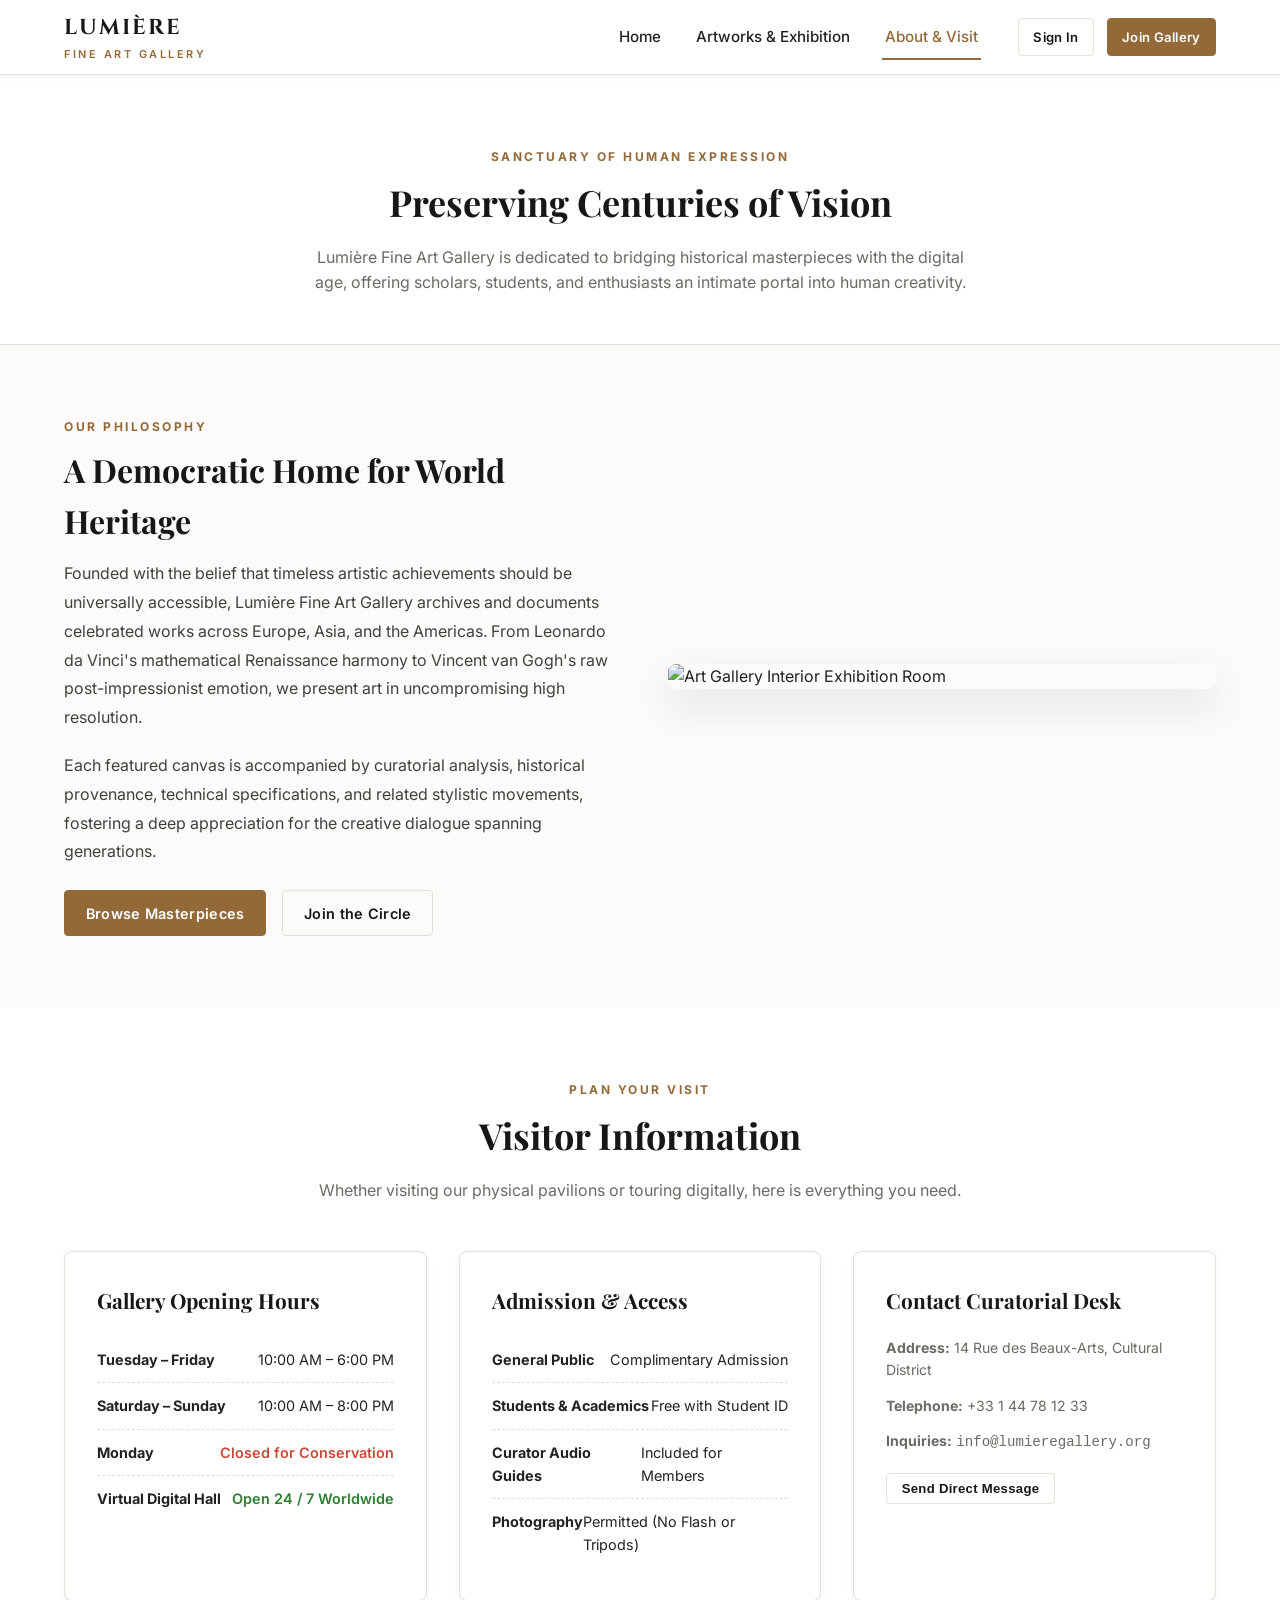
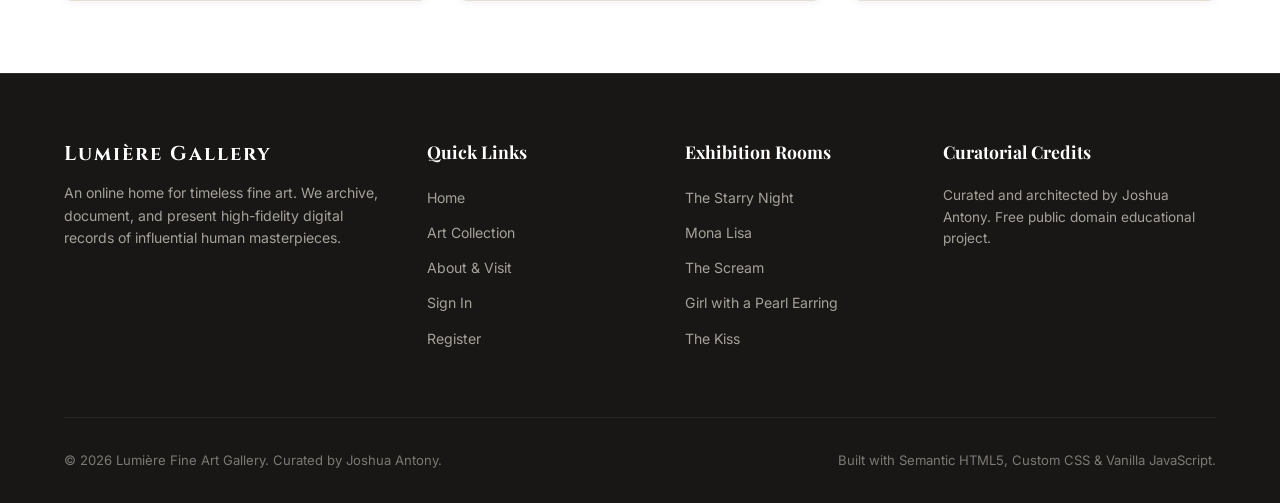
==== about.html @ cb63c2e9 "Add About and Visitor information page, complete documentation and hosted links" ====
<!DOCTYPE html>
<html lang="en">
<head>
  <meta charset="UTF-8">
  <meta name="viewport" content="width=device-width, initial-scale=1.0">
  <title>About & Visit | Lumière Fine Art Gallery</title>
  <link rel="stylesheet" href="css/style.css">
  <link rel="icon" href="data:image/svg+xml,<svg xmlns=%22http://www.w3.org/2000/svg%22 viewBox=%220 0 100 100%22><text y=%22.9em%22 font-size=%2290%22>🎨</text></svg>">
</head>
<body>

  <!-- Navigation Bar -->
  <header class="navbar">
    <div class="container nav-container">
      <a href="index.html" class="nav-brand">
        <span class="brand-title">Lumière</span>
        <span class="brand-tagline">Fine Art Gallery</span>
      </a>

      <button class="nav-toggle" aria-label="Toggle navigation menu">
        <span></span>
        <span></span>
        <span></span>
      </button>

      <nav class="nav-menu">
        <a href="index.html" class="nav-link">Home</a>
        <a href="artworks.html" class="nav-link">Artworks & Exhibition</a>
        <a href="about.html" class="nav-link active">About & Visit</a>
        <div class="nav-auth-group">
          <a href="login.html" class="btn btn-outline btn-sm">Sign In</a>
          <a href="signup.html" class="btn btn-primary btn-sm">Join Gallery</a>
        </div>
      </nav>
    </div>
  </header>

  <main>
    <!-- About Hero Section -->
    <section class="about-hero">
      <div class="container">
        <span class="section-tag">Sanctuary of Human Expression</span>
        <h1 class="section-title">Preserving Centuries of Vision</h1>
        <p class="section-subtitle" style="max-width: 680px; margin: 0 auto;">
          Lumière Fine Art Gallery is dedicated to bridging historical masterpieces with the digital age, offering scholars, students, and enthusiasts an intimate portal into human creativity.
        </p>
      </div>
    </section>

    <!-- Mission & Curatorial Vision Section -->
    <section class="section">
      <div class="container">
        <div class="about-grid">
          <div>
            <span class="section-tag">Our Philosophy</span>
            <h2 class="section-title" style="font-size: 2rem;">A Democratic Home for World Heritage</h2>
            <p style="color: #43403c; line-height: 1.8; margin-bottom: 1.2rem;">
              Founded with the belief that timeless artistic achievements should be universally accessible, Lumière Fine Art Gallery archives and documents celebrated works across Europe, Asia, and the Americas. From Leonardo da Vinci's mathematical Renaissance harmony to Vincent van Gogh's raw post-impressionist emotion, we present art in uncompromising high resolution.
            </p>
            <p style="color: #43403c; line-height: 1.8; margin-bottom: 1.5rem;">
              Each featured canvas is accompanied by curatorial analysis, historical provenance, technical specifications, and related stylistic movements, fostering a deep appreciation for the creative dialogue spanning generations.
            </p>
            <div style="display: flex; gap: 1rem;">
              <a href="artworks.html" class="btn btn-primary">Browse Masterpieces</a>
              <a href="signup.html" class="btn btn-outline">Join the Circle</a>
            </div>
          </div>

          <div class="about-image-frame">
            <img src="https://images.unsplash.com/photo-1579783900882-c0d3dad7b119?auto=format&fit=crop&w=1000&q=80" 
                 alt="Art Gallery Interior Exhibition Room">
          </div>
        </div>
      </div>
    </section>

    <!-- Visiting Hours, Admissions & Directions -->
    <section class="section section-light">
      <div class="container">
        <div class="section-header">
          <span class="section-tag">Plan Your Visit</span>
          <h2 class="section-title">Visitor Information</h2>
          <p class="section-subtitle">Whether visiting our physical pavilions or touring digitally, here is everything you need.</p>
        </div>

        <div style="display: grid; grid-template-columns: repeat(auto-fit, minmax(300px, 1fr)); gap: 2rem;">
          <!-- Hours Card -->
          <div class="hours-card">
            <h3 style="font-family: var(--font-serif); font-size: 1.3rem; margin-bottom: 1.2rem; color: var(--dark);">
              Gallery Opening Hours
            </h3>
            <div class="hours-row">
              <strong>Tuesday &ndash; Friday</strong>
              <span>10:00 AM &ndash; 6:00 PM</span>
            </div>
            <div class="hours-row">
              <strong>Saturday &ndash; Sunday</strong>
              <span>10:00 AM &ndash; 8:00 PM</span>
            </div>
            <div class="hours-row">
              <strong>Monday</strong>
              <span style="color: var(--danger); font-weight: 600;">Closed for Conservation</span>
            </div>
            <div class="hours-row">
              <strong>Virtual Digital Hall</strong>
              <span style="color: var(--success); font-weight: 600;">Open 24 / 7 Worldwide</span>
            </div>
          </div>

          <!-- Admission Card -->
          <div class="hours-card">
            <h3 style="font-family: var(--font-serif); font-size: 1.3rem; margin-bottom: 1.2rem; color: var(--dark);">
              Admission &amp; Access
            </h3>
            <div class="hours-row">
              <strong>General Public</strong>
              <span>Complimentary Admission</span>
            </div>
            <div class="hours-row">
              <strong>Students &amp; Academics</strong>
              <span>Free with Student ID</span>
            </div>
            <div class="hours-row">
              <strong>Curator Audio Guides</strong>
              <span>Included for Members</span>
            </div>
            <div class="hours-row">
              <strong>Photography</strong>
              <span>Permitted (No Flash or Tripods)</span>
            </div>
          </div>

          <!-- Contact & Inquiries Card -->
          <div class="hours-card">
            <h3 style="font-family: var(--font-serif); font-size: 1.3rem; margin-bottom: 1.2rem; color: var(--dark);">
              Contact Curatorial Desk
            </h3>
            <p style="font-size: 0.88rem; color: var(--text-muted); margin-bottom: 0.8rem;">
              <strong>Address:</strong> 14 Rue des Beaux-Arts, Cultural District
            </p>
            <p style="font-size: 0.88rem; color: var(--text-muted); margin-bottom: 0.8rem;">
              <strong>Telephone:</strong> +33 1 44 78 12 33
            </p>
            <p style="font-size: 0.88rem; color: var(--text-muted); margin-bottom: 1.2rem;">
              <strong>Inquiries:</strong> <code>info@lumieregallery.org</code>
            </p>
            <button type="button" class="btn btn-outline btn-sm" onclick="alert('Inquiry desk opened: Send message to info@lumieregallery.org');">
              Send Direct Message
            </button>
          </div>
        </div>
      </div>
    </section>
  </main>

  <!-- Global Footer -->
  <footer class="footer">
    <div class="container">
      <div class="footer-grid">
        <div class="footer-brand">
          <h4>Lumière Gallery</h4>
          <p>
            An online home for timeless fine art. We archive, document, and present high-fidelity digital records of influential human masterpieces.
          </p>
        </div>

        <div class="footer-column">
          <h5>Quick Links</h5>
          <ul>
            <li><a href="index.html">Home</a></li>
            <li><a href="artworks.html">Art Collection</a></li>
            <li><a href="about.html">About & Visit</a></li>
            <li><a href="login.html">Sign In</a></li>
            <li><a href="signup.html">Register</a></li>
          </ul>
        </div>

        <div class="footer-column">
          <h5>Exhibition Rooms</h5>
          <ul>
            <li><a href="the-starry-night.html">The Starry Night</a></li>
            <li><a href="mona-lisa.html">Mona Lisa</a></li>
            <li><a href="the-scream.html">The Scream</a></li>
            <li><a href="girl-with-pearl-earring.html">Girl with a Pearl Earring</a></li>
            <li><a href="the-kiss.html">The Kiss</a></li>
          </ul>
        </div>

        <div class="footer-column">
          <h5>Curatorial Credits</h5>
          <p style="font-size: 0.85rem; color: #a6a199;">
            Curated and architected by Joshua Antony. Free public domain educational project.
          </p>
        </div>
      </div>

      <div class="footer-bottom">
        <p>&copy; 2026 Lumière Fine Art Gallery. Curated by Joshua Antony.</p>
        <p>Built with Semantic HTML5, Custom CSS & Vanilla JavaScript.</p>
      </div>
    </div>
  </footer>

  <script src="js/main.js"></script>
</body>
</html>
---- css/style.css ----
/* ===================================================
   Lumière Fine Art Gallery - Main Stylesheet
   Natural, clean, responsive styles for exhibition website
   =================================================== */

@import url('https://fonts.googleapis.com/css2?family=Cinzel:wght@500;700&family=Inter:wght@300;400;500;600;700&family=Playfair+Display:ital,wght@0,500;0,700;1,400&display=swap');

:root {
  --primary: #946938;
  --primary-hover: #795227;
  --primary-light: #f7f1e7;
  --dark: #181716;
  --dark-surface: #22201e;
  --light: #fcfbf9;
  --light-gray: #f3f0ea;
  --border-color: #e5dfd5;
  --text-main: #242220;
  --text-muted: #6d6964;
  --text-light: #fcfbf9;
  --danger: #c94a38;
  --success: #2e7d32;
  --radius-sm: 4px;
  --radius-md: 8px;
  --radius-lg: 14px;
  --shadow-sm: 0 2px 8px rgba(24, 23, 22, 0.05);
  --shadow-md: 0 8px 24px rgba(24, 23, 22, 0.08);
  --shadow-lg: 0 16px 40px rgba(24, 23, 22, 0.12);
  --transition: all 0.25s ease-in-out;
  --font-serif: 'Playfair Display', Georgia, serif;
  --font-heading: 'Cinzel', serif;
  --font-sans: 'Inter', -apple-system, BlinkMacSystemFont, 'Segoe UI', Roboto, sans-serif;
}

* {
  box-sizing: border-box;
  margin: 0;
  padding: 0;
}

html {
  scroll-behavior: smooth;
  font-size: 16px;
}

body {
  font-family: var(--font-sans);
  background-color: var(--light);
  color: var(--text-main);
  line-height: 1.6;
  min-height: 100vh;
  display: flex;
  flex-direction: column;
}

main {
  flex: 1;
}

img {
  max-width: 100%;
  height: auto;
  display: block;
}

a {
  color: var(--primary);
  text-decoration: none;
  transition: var(--transition);
}

a:hover {
  color: var(--primary-hover);
}

ul {
  list-style: none;
}

.container {
  width: 100%;
  max-width: 1200px;
  margin: 0 auto;
  padding: 0 1.5rem;
}

/* ---------------- Navbar ---------------- */
.navbar {
  background-color: #ffffff;
  border-bottom: 1px solid var(--border-color);
  position: sticky;
  top: 0;
  z-index: 1000;
  box-shadow: var(--shadow-sm);
}

.nav-container {
  display: flex;
  align-items: center;
  justify-content: space-between;
  height: 74px;
}

.nav-brand {
  display: flex;
  flex-direction: column;
  text-decoration: none;
}

.nav-brand .brand-title {
  font-family: var(--font-heading);
  font-size: 1.35rem;
  letter-spacing: 2px;
  font-weight: 700;
  color: var(--dark);
  text-transform: uppercase;
}

.nav-brand .brand-tagline {
  font-size: 0.68rem;
  letter-spacing: 2.5px;
  text-transform: uppercase;
  color: var(--primary);
  font-weight: 600;
}

.nav-menu {
  display: flex;
  align-items: center;
  gap: 1.8rem;
}

.nav-link {
  font-size: 0.95rem;
  font-weight: 500;
  color: var(--text-main);
  padding: 0.4rem 0.2rem;
  position: relative;
}

.nav-link:hover,
.nav-link.active {
  color: var(--primary);
}

.nav-link.active::after {
  content: '';
  position: absolute;
  bottom: -4px;
  left: 0;
  width: 100%;
  height: 2px;
  background-color: var(--primary);
}

.nav-auth-group {
  display: flex;
  align-items: center;
  gap: 0.8rem;
  margin-left: 0.5rem;
}

.btn {
  display: inline-flex;
  align-items: center;
  justify-content: center;
  gap: 0.5rem;
  padding: 0.65rem 1.3rem;
  font-size: 0.9rem;
  font-weight: 600;
  border-radius: var(--radius-sm);
  cursor: pointer;
  border: 1px solid transparent;
  transition: var(--transition);
  text-decoration: none;
  letter-spacing: 0.3px;
}

.btn-primary {
  background-color: var(--primary);
  color: #ffffff;
  border-color: var(--primary);
}

.btn-primary:hover {
  background-color: var(--primary-hover);
  border-color: var(--primary-hover);
  color: #ffffff;
}

.btn-outline {
  background-color: transparent;
  color: var(--dark);
  border-color: var(--border-color);
}

.btn-outline:hover {
  background-color: var(--light-gray);
  border-color: var(--text-muted);
}

.btn-dark {
  background-color: var(--dark);
  color: #ffffff;
}

.btn-dark:hover {
  background-color: #2e2c29;
  color: #ffffff;
}

.btn-sm {
  padding: 0.45rem 0.9rem;
  font-size: 0.82rem;
}

.nav-toggle {
  display: none;
  background: none;
  border: none;
  cursor: pointer;
  padding: 0.5rem;
}

.nav-toggle span {
  display: block;
  width: 24px;
  height: 2px;
  background-color: var(--dark);
  margin: 5px 0;
  transition: var(--transition);
}

/* ---------------- Hero Section ---------------- */
.hero {
  position: relative;
  background: linear-gradient(135deg, #1f1d1b 0%, #2f2a24 100%);
  color: #ffffff;
  padding: 5rem 0 4.5rem;
  overflow: hidden;
}

.hero::after {
  content: '';
  position: absolute;
  top: 0;
  right: 0;
  bottom: 0;
  left: 0;
  background: radial-gradient(circle at 80% 50%, rgba(148, 105, 56, 0.25) 0%, transparent 60%);
  pointer-events: none;
}

.hero-grid {
  display: grid;
  grid-template-columns: 1.1fr 0.9fr;
  gap: 3rem;
  align-items: center;
  position: relative;
  z-index: 2;
}

.hero-eyebrow {
  display: inline-block;
  font-size: 0.8rem;
  letter-spacing: 3px;
  text-transform: uppercase;
  color: #dfb77d;
  font-weight: 600;
  margin-bottom: 1rem;
}

.hero-title {
  font-family: var(--font-serif);
  font-size: 3rem;
  line-height: 1.2;
  margin-bottom: 1.25rem;
  color: #fbf9f5;
  font-weight: 700;
}

.hero-title span {
  color: #dfb77d;
  font-style: italic;
}

.hero-desc {
  font-size: 1.05rem;
  color: #c9c5bd;
  margin-bottom: 2rem;
  max-width: 520px;
}

.hero-actions {
  display: flex;
  gap: 1rem;
  flex-wrap: wrap;
}

.hero-stats {
  display: flex;
  gap: 2.5rem;
  margin-top: 2.8rem;
  padding-top: 2rem;
  border-top: 1px solid rgba(255, 255, 255, 0.15);
}

.stat-item h3 {
  font-family: var(--font-heading);
  font-size: 1.7rem;
  color: #fbf9f5;
}

.stat-item p {
  font-size: 0.8rem;
  color: #a6a199;
  letter-spacing: 1px;
  text-transform: uppercase;
}

.hero-showcase {
  position: relative;
}

.hero-frame {
  background: #ffffff;
  padding: 12px;
  border-radius: var(--radius-md);
  box-shadow: 0 20px 45px rgba(0, 0, 0, 0.5);
  transform: rotate(1.5deg);
  transition: transform 0.4s ease;
}

.hero-frame:hover {
  transform: rotate(0deg);
}

.hero-frame img {
  border-radius: 4px;
  width: 100%;
  height: 380px;
  object-fit: cover;
}

.hero-frame-caption {
  padding-top: 0.75rem;
  display: flex;
  justify-content: space-between;
  align-items: center;
  color: var(--dark);
}

.hero-frame-caption strong {
  font-family: var(--font-serif);
  font-size: 1.05rem;
}

.hero-frame-caption span {
  font-size: 0.8rem;
  color: var(--text-muted);
}

/* ---------------- Section Headers ---------------- */
.section {
  padding: 4.5rem 0;
}

.section-light {
  background-color: #ffffff;
}

.section-header {
  text-align: center;
  max-width: 650px;
  margin: 0 auto 3rem;
}

.section-tag {
  font-size: 0.75rem;
  letter-spacing: 2.5px;
  text-transform: uppercase;
  color: var(--primary);
  font-weight: 700;
  display: block;
  margin-bottom: 0.5rem;
}

.section-title {
  font-family: var(--font-serif);
  font-size: 2.25rem;
  color: var(--dark);
  margin-bottom: 0.8rem;
}

.section-subtitle {
  color: var(--text-muted);
  font-size: 1rem;
}

/* ---------------- Categories Grid ---------------- */
.categories-grid {
  display: grid;
  grid-template-columns: repeat(auto-fit, minmax(220px, 1fr));
  gap: 1.5rem;
}

.category-card {
  background-color: #ffffff;
  border: 1px solid var(--border-color);
  border-radius: var(--radius-md);
  padding: 1.8rem 1.4rem;
  text-align: center;
  transition: var(--transition);
  display: block;
  color: inherit;
}

.category-card:hover {
  transform: translateY(-5px);
  border-color: var(--primary);
  box-shadow: var(--shadow-md);
}

.category-icon {
  width: 48px;
  height: 48px;
  margin: 0 auto 1rem;
  background-color: var(--primary-light);
  color: var(--primary);
  border-radius: 50%;
  display: flex;
  align-items: center;
  justify-content: center;
  font-size: 1.3rem;
}

.category-card h3 {
  font-family: var(--font-serif);
  font-size: 1.2rem;
  margin-bottom: 0.4rem;
  color: var(--dark);
}

.category-card p {
  font-size: 0.85rem;
  color: var(--text-muted);
}

/* ---------------- Artworks Gallery Grid ---------------- */
.gallery-filter-bar {
  display: flex;
  justify-content: space-between;
  align-items: center;
  flex-wrap: wrap;
  gap: 1.2rem;
  margin-bottom: 2.5rem;
  background-color: #ffffff;
  padding: 1.2rem 1.5rem;
  border-radius: var(--radius-md);
  border: 1px solid var(--border-color);
  box-shadow: var(--shadow-sm);
}

.filter-buttons {
  display: flex;
  flex-wrap: wrap;
  gap: 0.5rem;
}

.filter-btn {
  background-color: transparent;
  border: 1px solid var(--border-color);
  padding: 0.45rem 0.95rem;
  font-size: 0.82rem;
  font-weight: 500;
  border-radius: 30px;
  cursor: pointer;
  color: var(--text-muted);
  transition: var(--transition);
  font-family: var(--font-sans);
}

.filter-btn:hover,
.filter-btn.active {
  background-color: var(--dark);
  color: #ffffff;
  border-color: var(--dark);
}

.search-box {
  position: relative;
  min-width: 240px;
}

.search-box input {
  width: 100%;
  padding: 0.55rem 1rem 0.55rem 2.2rem;
  border: 1px solid var(--border-color);
  border-radius: 30px;
  font-size: 0.85rem;
  outline: none;
  font-family: var(--font-sans);
  background-color: var(--light);
}

.search-box input:focus {
  border-color: var(--primary);
  background-color: #ffffff;
}

.search-box .search-icon {
  position: absolute;
  left: 0.85rem;
  top: 50%;
  transform: translateY(-50%);
  color: var(--text-muted);
  font-size: 0.9rem;
}

.art-grid {
  display: grid;
  grid-template-columns: repeat(auto-fill, minmax(320px, 1fr));
  gap: 2rem;
}

.art-card {
  background-color: #ffffff;
  border-radius: var(--radius-md);
  border: 1px solid var(--border-color);
  overflow: hidden;
  box-shadow: var(--shadow-sm);
  transition: var(--transition);
  display: flex;
  flex-direction: column;
}

.art-card:hover {
  transform: translateY(-6px);
  box-shadow: var(--shadow-md);
  border-color: #d1c8be;
}

.art-card-thumb {
  position: relative;
  overflow: hidden;
  height: 260px;
  background-color: #eae5de;
}

.art-card-thumb img {
  width: 100%;
  height: 100%;
  object-fit: cover;
  transition: transform 0.5s ease;
}

.art-card:hover .art-card-thumb img {
  transform: scale(1.05);
}

.art-badge {
  position: absolute;
  top: 12px;
  left: 12px;
  background-color: rgba(24, 23, 22, 0.82);
  backdrop-filter: blur(4px);
  color: #ffffff;
  font-size: 0.7rem;
  letter-spacing: 0.8px;
  text-transform: uppercase;
  font-weight: 600;
  padding: 0.3rem 0.65rem;
  border-radius: 30px;
}

.art-card-body {
  padding: 1.4rem;
  display: flex;
  flex-direction: column;
  flex-grow: 1;
}

.art-card-year {
  font-size: 0.8rem;
  color: var(--primary);
  font-weight: 600;
  margin-bottom: 0.3rem;
  letter-spacing: 0.5px;
}

.art-card-title {
  font-family: var(--font-serif);
  font-size: 1.3rem;
  color: var(--dark);
  margin-bottom: 0.4rem;
  line-height: 1.3;
}

.art-card-artist {
  font-size: 0.9rem;
  color: var(--text-muted);
  margin-bottom: 0.8rem;
}

.art-card-desc {
  font-size: 0.85rem;
  color: #55524d;
  line-height: 1.5;
  margin-bottom: 1.3rem;
  flex-grow: 1;
}

.art-card-footer {
  padding-top: 1rem;
  border-top: 1px solid var(--border-color);
  display: flex;
  justify-content: space-between;
  align-items: center;
}

.art-link-btn {
  font-size: 0.85rem;
  font-weight: 600;
  color: var(--primary);
  display: inline-flex;
  align-items: center;
  gap: 0.4rem;
}

.art-link-btn:hover {
  color: var(--primary-hover);
  transform: translateX(3px);
}

/* ---------------- Individual Artwork Page ---------------- */
.breadcrumb {
  display: flex;
  align-items: center;
  gap: 0.6rem;
  padding: 1.2rem 0;
  font-size: 0.85rem;
  color: var(--text-muted);
}

.breadcrumb a {
  color: var(--text-muted);
}

.breadcrumb a:hover {
  color: var(--primary);
}

.artwork-detail-section {
  padding: 2rem 0 4rem;
}

.artwork-detail-grid {
  display: grid;
  grid-template-columns: 1.1fr 1fr;
  gap: 3.5rem;
  align-items: start;
}

.artwork-visual-column {
  position: sticky;
  top: 90px;
}

.museum-frame {
  background-color: #ffffff;
  padding: 18px;
  border-radius: var(--radius-md);
  box-shadow: var(--shadow-lg);
  border: 1px solid var(--border-color);
}

.museum-frame-inner {
  position: relative;
  background-color: #1a1918;
  border-radius: var(--radius-sm);
  overflow: hidden;
}

.museum-frame-inner img {
  width: 100%;
  max-height: 580px;
  object-fit: contain;
  margin: 0 auto;
  cursor: zoom-in;
  transition: transform 0.3s ease;
}

.artwork-toolbar {
  display: flex;
  justify-content: space-between;
  align-items: center;
  margin-top: 1rem;
  padding: 0.6rem 0.2rem;
}

.action-btn-group {
  display: flex;
  gap: 0.6rem;
}

.icon-btn {
  background-color: #ffffff;
  border: 1px solid var(--border-color);
  padding: 0.5rem 0.9rem;
  border-radius: var(--radius-sm);
  font-size: 0.82rem;
  color: var(--text-main);
  cursor: pointer;
  display: inline-flex;
  align-items: center;
  gap: 0.4rem;
  transition: var(--transition);
}

.icon-btn:hover {
  background-color: var(--light-gray);
  border-color: var(--primary);
}

.icon-btn.liked {
  color: var(--danger);
  border-color: var(--danger);
}

.artwork-info-column {
  display: flex;
  flex-direction: column;
}

.art-meta-tag {
  display: inline-block;
  font-size: 0.78rem;
  letter-spacing: 2px;
  text-transform: uppercase;
  color: var(--primary);
  font-weight: 700;
  margin-bottom: 0.6rem;
}

.artwork-detail-title {
  font-family: var(--font-serif);
  font-size: 2.7rem;
  line-height: 1.15;
  color: var(--dark);
  margin-bottom: 0.4rem;
}

.artwork-detail-artist {
  font-size: 1.25rem;
  color: var(--text-muted);
  margin-bottom: 0.3rem;
}

.artwork-detail-year {
  font-size: 0.95rem;
  color: var(--primary);
  font-weight: 600;
  margin-bottom: 1.8rem;
}

.artwork-spec-table {
  width: 100%;
  border-collapse: collapse;
  margin-bottom: 2rem;
  background-color: #ffffff;
  border: 1px solid var(--border-color);
  border-radius: var(--radius-md);
  overflow: hidden;
}

.artwork-spec-table tr {
  border-bottom: 1px solid var(--border-color);
}

.artwork-spec-table tr:last-child {
  border-bottom: none;
}

.artwork-spec-table th {
  padding: 0.85rem 1.2rem;
  text-align: left;
  font-size: 0.85rem;
  color: var(--text-muted);
  width: 35%;
  background-color: #faf8f5;
  font-weight: 600;
}

.artwork-spec-table td {
  padding: 0.85rem 1.2rem;
  font-size: 0.9rem;
  color: var(--dark);
  font-weight: 500;
}

.artwork-description-box {
  margin-bottom: 2rem;
}

.artwork-description-box h3 {
  font-family: var(--font-serif);
  font-size: 1.35rem;
  margin-bottom: 0.8rem;
  color: var(--dark);
}

.artwork-description-box p {
  color: #43403c;
  line-height: 1.7;
  margin-bottom: 1rem;
}

.audio-guide-card {
  background: linear-gradient(135deg, #f7f1e7 0%, #ece2d2 100%);
  border: 1px solid #dfd2be;
  border-radius: var(--radius-md);
  padding: 1.2rem 1.5rem;
  display: flex;
  align-items: center;
  justify-content: space-between;
  margin-bottom: 2rem;
}

.audio-guide-info h4 {
  font-family: var(--font-serif);
  font-size: 1.05rem;
  color: var(--dark);
  margin-bottom: 0.2rem;
}

.audio-guide-info p {
  font-size: 0.8rem;
  color: var(--text-muted);
}

/* ---------------- Similar Artworks Section ---------------- */
.similar-artworks-section {
  padding: 4.5rem 0;
  background-color: #ffffff;
  border-top: 1px solid var(--border-color);
}

.similar-grid {
  display: grid;
  grid-template-columns: repeat(auto-fit, minmax(280px, 1fr));
  gap: 1.8rem;
  margin-top: 2rem;
}

.similar-card {
  border: 1px solid var(--border-color);
  border-radius: var(--radius-md);
  background-color: var(--light);
  overflow: hidden;
  transition: var(--transition);
  display: flex;
  flex-direction: column;
}

.similar-card:hover {
  transform: translateY(-5px);
  box-shadow: var(--shadow-md);
  border-color: var(--primary);
}

.similar-card-img {
  height: 210px;
  overflow: hidden;
}

.similar-card-img img {
  width: 100%;
  height: 100%;
  object-fit: cover;
  transition: transform 0.4s ease;
}

.similar-card:hover .similar-card-img img {
  transform: scale(1.06);
}

.similar-card-content {
  padding: 1.2rem;
  display: flex;
  flex-direction: column;
  flex-grow: 1;
}

.similar-card-title {
  font-family: var(--font-serif);
  font-size: 1.15rem;
  color: var(--dark);
  margin-bottom: 0.2rem;
}

.similar-card-artist {
  font-size: 0.85rem;
  color: var(--text-muted);
  margin-bottom: 0.3rem;
}

.similar-card-year {
  font-size: 0.78rem;
  color: var(--primary);
  font-weight: 600;
  margin-bottom: 0.9rem;
}

.similar-card-link {
  margin-top: auto;
  font-size: 0.82rem;
  font-weight: 600;
  color: var(--primary);
  display: inline-flex;
  align-items: center;
  gap: 0.3rem;
}

/* ---------------- Authentication Pages ---------------- */
.auth-wrapper {
  min-height: calc(100vh - 74px - 280px);
  display: flex;
  align-items: center;
  justify-content: center;
  padding: 3.5rem 1.5rem;
  background: radial-gradient(circle at center, #f5ede1 0%, #ece5d9 100%);
}

.auth-card {
  background-color: #ffffff;
  width: 100%;
  max-width: 460px;
  border-radius: var(--radius-lg);
  padding: 2.8rem 2.4rem;
  box-shadow: var(--shadow-lg);
  border: 1px solid var(--border-color);
}

.auth-header {
  text-align: center;
  margin-bottom: 2rem;
}

.auth-header .auth-logo {
  font-family: var(--font-heading);
  font-size: 1.3rem;
  letter-spacing: 2px;
  color: var(--primary);
  margin-bottom: 0.4rem;
  font-weight: 700;
}

.auth-header h2 {
  font-family: var(--font-serif);
  font-size: 1.9rem;
  color: var(--dark);
  margin-bottom: 0.3rem;
}

.auth-header p {
  font-size: 0.88rem;
  color: var(--text-muted);
}

.form-group {
  margin-bottom: 1.25rem;
}

.form-label {
  display: block;
  font-size: 0.85rem;
  font-weight: 600;
  color: var(--dark);
  margin-bottom: 0.4rem;
}

.input-container {
  position: relative;
}

.form-control {
  width: 100%;
  padding: 0.75rem 1rem;
  border: 1px solid var(--border-color);
  border-radius: var(--radius-sm);
  font-size: 0.92rem;
  font-family: var(--font-sans);
  background-color: var(--light);
  transition: var(--transition);
}

.form-control:focus {
  outline: none;
  border-color: var(--primary);
  background-color: #ffffff;
  box-shadow: 0 0 0 3px rgba(148, 105, 56, 0.15);
}

.toggle-password-btn {
  position: absolute;
  right: 0.85rem;
  top: 50%;
  transform: translateY(-50%);
  background: none;
  border: none;
  cursor: pointer;
  color: var(--text-muted);
  font-size: 0.9rem;
}

.form-options {
  display: flex;
  justify-content: space-between;
  align-items: center;
  font-size: 0.85rem;
  margin-bottom: 1.5rem;
}

.checkbox-label {
  display: flex;
  align-items: center;
  gap: 0.5rem;
  cursor: pointer;
  color: var(--text-muted);
}

.checkbox-label input {
  accent-color: var(--primary);
  cursor: pointer;
}

.auth-footer {
  text-align: center;
  margin-top: 1.8rem;
  padding-top: 1.4rem;
  border-top: 1px solid var(--border-color);
  font-size: 0.88rem;
  color: var(--text-muted);
}

.auth-footer a {
  font-weight: 600;
  color: var(--primary);
}

.demo-credentials {
  background-color: var(--primary-light);
  border: 1px dashed var(--primary);
  border-radius: var(--radius-sm);
  padding: 0.75rem 1rem;
  margin-bottom: 1.5rem;
  font-size: 0.8rem;
  color: var(--dark);
}

.demo-credentials strong {
  display: block;
  margin-bottom: 0.2rem;
}

.alert-message {
  padding: 0.75rem 1rem;
  border-radius: var(--radius-sm);
  margin-bottom: 1.2rem;
  font-size: 0.85rem;
  display: none;
}

.alert-danger {
  background-color: #fde8e4;
  color: var(--danger);
  border: 1px solid #f8c7bf;
}

.alert-success {
  background-color: #e8f5e9;
  color: var(--success);
  border: 1px solid #c8e6c9;
}

/* ---------------- About Page ---------------- */
.about-hero {
  padding: 4.5rem 0 3rem;
  text-align: center;
  background-color: #ffffff;
  border-bottom: 1px solid var(--border-color);
}

.about-grid {
  display: grid;
  grid-template-columns: 1fr 1fr;
  gap: 3.5rem;
  align-items: center;
}

.about-image-frame {
  border-radius: var(--radius-md);
  overflow: hidden;
  box-shadow: var(--shadow-lg);
}

.hours-card {
  background-color: #ffffff;
  border: 1px solid var(--border-color);
  border-radius: var(--radius-md);
  padding: 2rem;
  box-shadow: var(--shadow-sm);
}

.hours-row {
  display: flex;
  justify-content: space-between;
  padding: 0.7rem 0;
  border-bottom: 1px dashed var(--border-color);
  font-size: 0.9rem;
}

.hours-row:last-child {
  border-bottom: none;
}

/* ---------------- Footer ---------------- */
.footer {
  background-color: var(--dark);
  color: #c9c5bd;
  padding: 4rem 0 2rem;
  margin-top: auto;
  border-top: 1px solid #2e2c29;
}

.footer-grid {
  display: grid;
  grid-template-columns: 1.5fr 1fr 1fr 1.3fr;
  gap: 3rem;
  margin-bottom: 3.5rem;
}

.footer-brand h4 {
  font-family: var(--font-heading);
  font-size: 1.25rem;
  letter-spacing: 2px;
  color: #ffffff;
  margin-bottom: 0.8rem;
}

.footer-brand p {
  font-size: 0.88rem;
  line-height: 1.6;
  margin-bottom: 1.2rem;
  color: #a6a199;
}

.footer-column h5 {
  font-family: var(--font-serif);
  font-size: 1.1rem;
  color: #ffffff;
  margin-bottom: 1.2rem;
}

.footer-column ul li {
  margin-bottom: 0.6rem;
}

.footer-column ul li a {
  color: #a6a199;
  font-size: 0.88rem;
}

.footer-column ul li a:hover {
  color: #dfb77d;
  padding-left: 3px;
}

.newsletter-form {
  display: flex;
  gap: 0.5rem;
  margin-top: 0.8rem;
}

.newsletter-input {
  flex: 1;
  padding: 0.6rem 0.9rem;
  font-size: 0.85rem;
  border: 1px solid #3d3b38;
  background-color: #242220;
  color: #ffffff;
  border-radius: var(--radius-sm);
  outline: none;
}

.newsletter-input:focus {
  border-color: var(--primary);
}

.footer-bottom {
  padding-top: 2rem;
  border-top: 1px solid #292826;
  display: flex;
  justify-content: space-between;
  align-items: center;
  flex-wrap: wrap;
  gap: 1rem;
  font-size: 0.82rem;
  color: #7d7973;
}

/* ---------------- Image Modal Viewer ---------------- */
.modal-overlay {
  display: none;
  position: fixed;
  top: 0;
  left: 0;
  right: 0;
  bottom: 0;
  background-color: rgba(14, 13, 12, 0.92);
  z-index: 2000;
  align-items: center;
  justify-content: center;
  padding: 2rem;
}

.modal-overlay.active {
  display: flex;
}

.modal-content {
  position: relative;
  max-width: 90vw;
  max-height: 90vh;
}

.modal-content img {
  max-width: 100%;
  max-height: 85vh;
  object-fit: contain;
  border-radius: 4px;
  box-shadow: 0 10px 40px rgba(0, 0, 0, 0.8);
}

.modal-close-btn {
  position: absolute;
  top: -40px;
  right: 0;
  background: none;
  border: none;
  color: #ffffff;
  font-size: 2rem;
  cursor: pointer;
}

/* ---------------- Responsive Media Queries ---------------- */
@media (max-width: 992px) {
  .hero-grid {
    grid-template-columns: 1fr;
    text-align: center;
    gap: 2.5rem;
  }

  .hero-desc {
    margin: 0 auto 2rem;
  }

  .hero-actions {
    justify-content: center;
  }

  .hero-stats {
    justify-content: center;
  }

  .hero-showcase {
    max-width: 500px;
    margin: 0 auto;
  }

  .artwork-detail-grid {
    grid-template-columns: 1fr;
  }

  .artwork-visual-column {
    position: static;
  }

  .about-grid {
    grid-template-columns: 1fr;
  }

  .footer-grid {
    grid-template-columns: 1fr 1fr;
    gap: 2rem;
  }
}

@media (max-width: 768px) {
  .nav-menu {
    display: none;
    position: absolute;
    top: 74px;
    left: 0;
    right: 0;
    background-color: #ffffff;
    flex-direction: column;
    padding: 1.5rem;
    box-shadow: var(--shadow-md);
    border-bottom: 1px solid var(--border-color);
    gap: 1.2rem;
  }

  .nav-menu.show {
    display: flex;
  }

  .nav-auth-group {
    flex-direction: column;
    width: 100%;
    margin-left: 0;
    margin-top: 0.5rem;
  }

  .nav-auth-group .btn {
    width: 100%;
  }

  .nav-toggle {
    display: block;
  }

  .hero-title {
    font-size: 2.2rem;
  }

  .footer-grid {
    grid-template-columns: 1fr;
  }

  .gallery-filter-bar {
    flex-direction: column;
    align-items: stretch;
  }

  .search-box {
    width: 100%;
  }
}
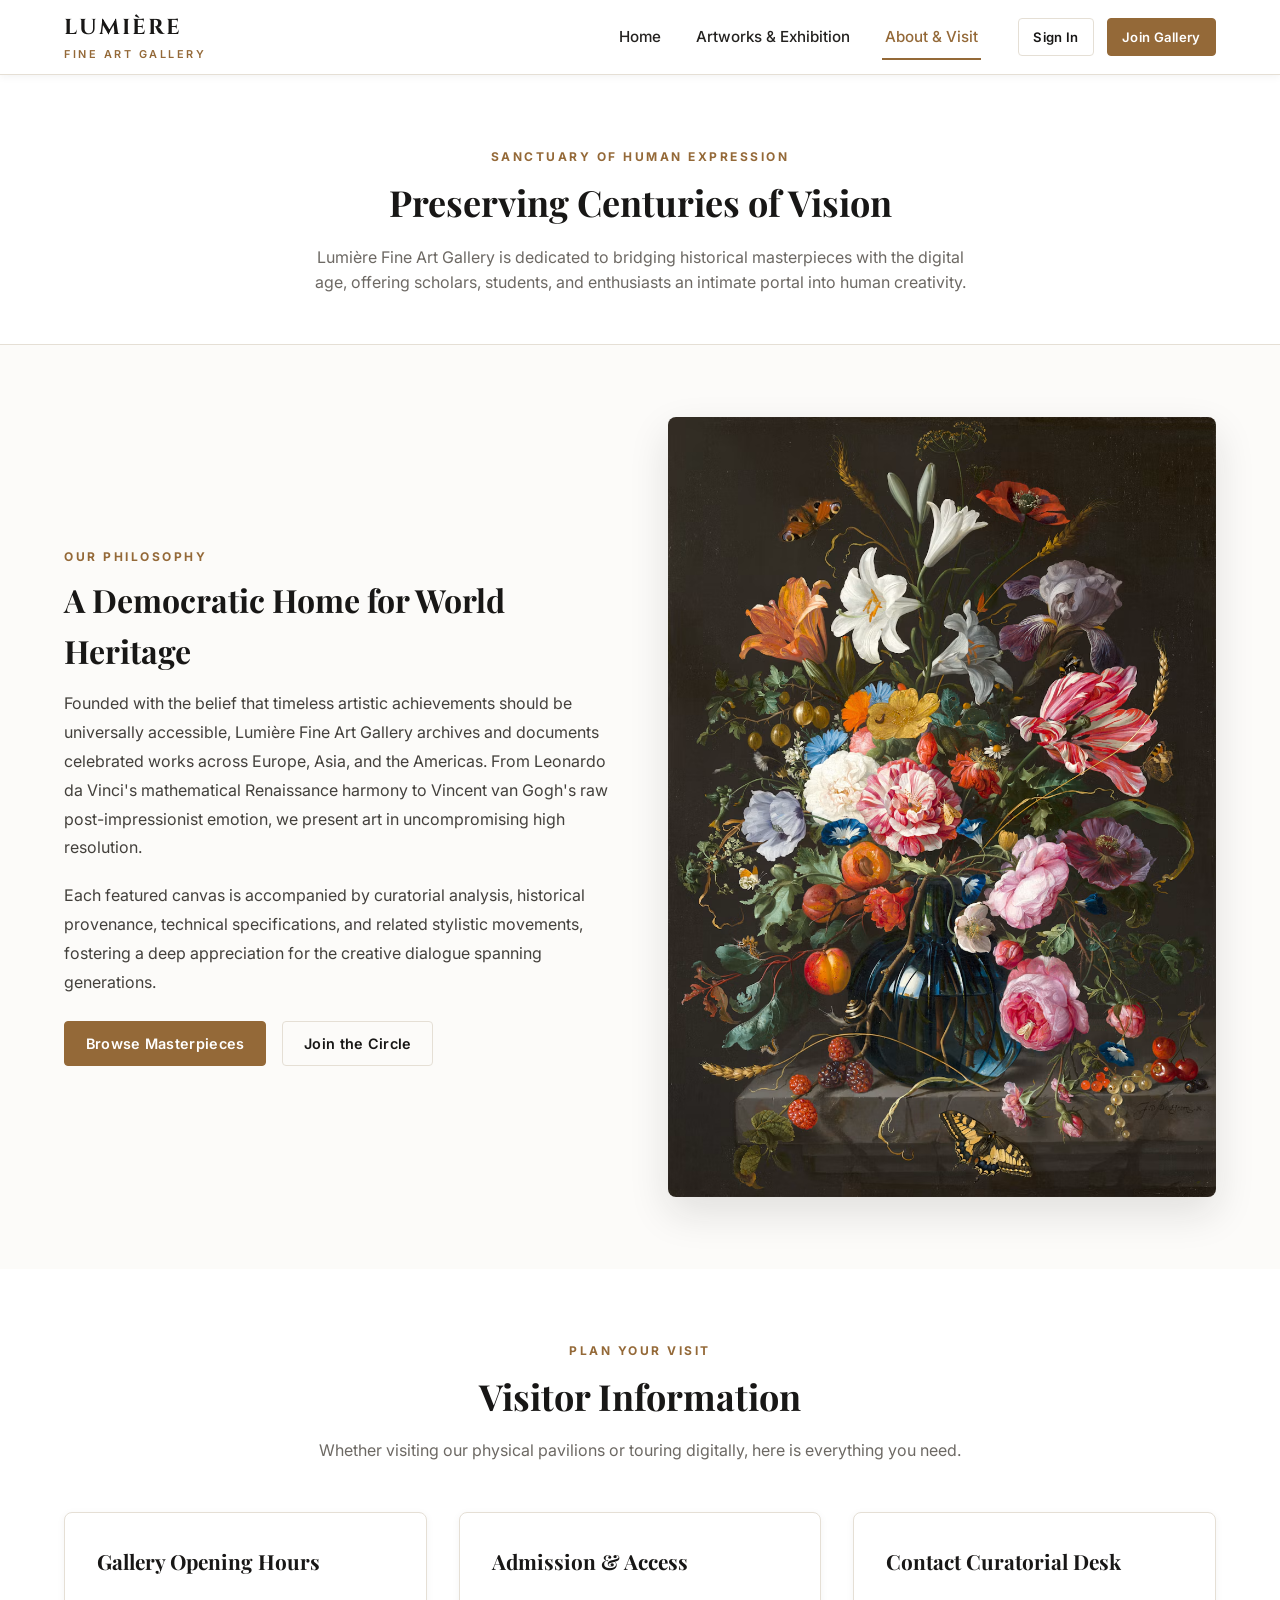
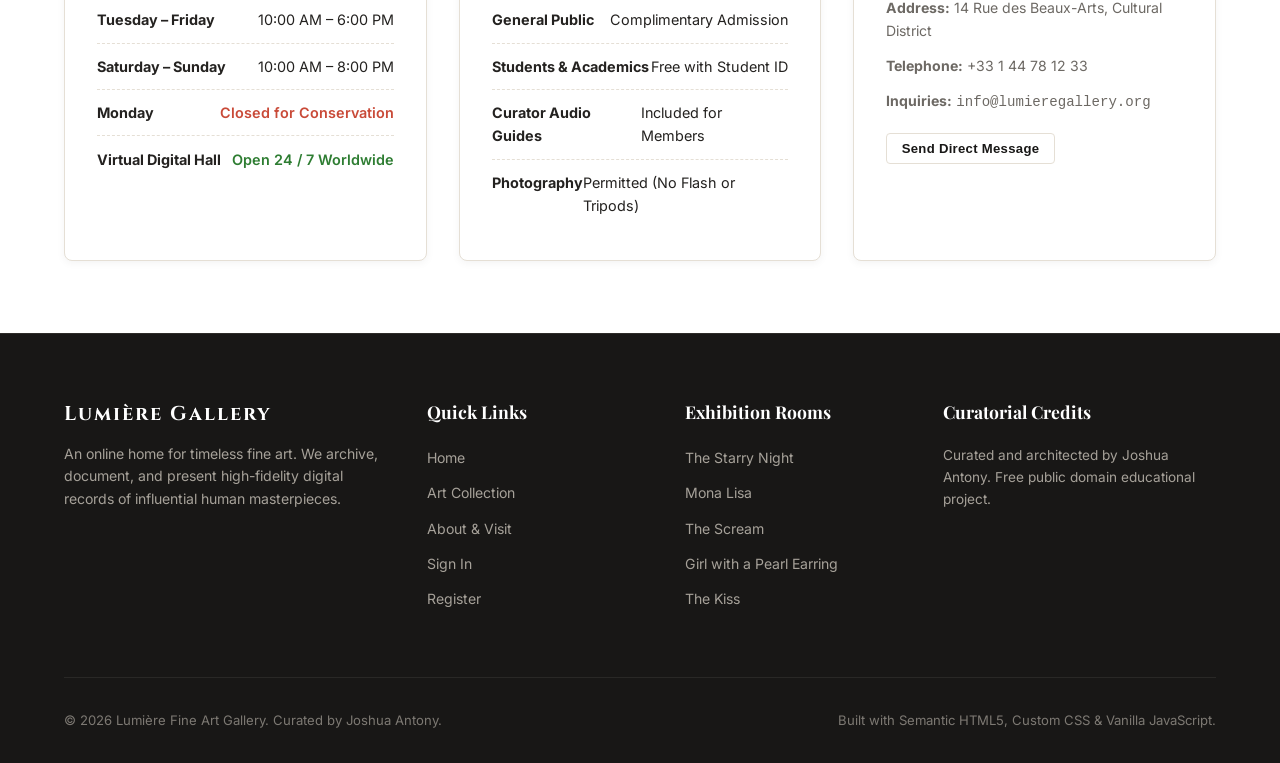
==== commit 434fe018: "Download high-resolution artwork plates to assets/images and update all page references" ====
--- a/about.html
+++ b/about.html
@@ -67,7 +67,7 @@
           </div>
 
           <div class="about-image-frame">
-            <img src="https://images.unsplash.com/photo-1579783900882-c0d3dad7b119?auto=format&fit=crop&w=1000&q=80" 
+            <img src="assets/images/gallery-interior.jpg" 
                  alt="Art Gallery Interior Exhibition Room">
           </div>
         </div>
